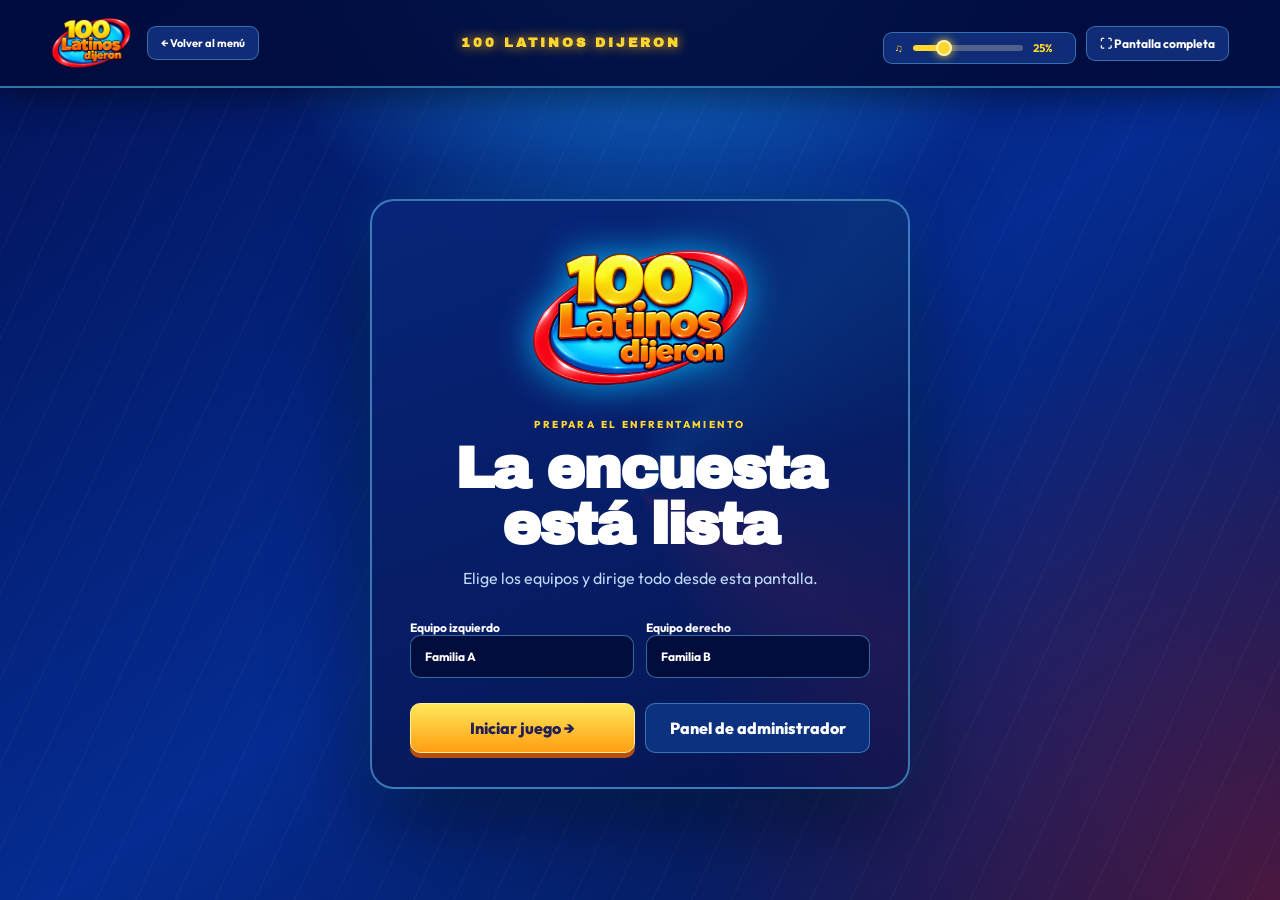
==== 100LatinosDijeron/index.html @ d15eeddc "version 1.3" ====
<!doctype html>
<html lang="es">
<head>
  <meta charset="UTF-8">
  <meta name="viewport" content="width=device-width,initial-scale=1">
  <meta name="theme-color" content="#073f91">
  <title>100 Latinos dijeron</title>
  <link rel="stylesheet" href="style.css"><link rel="stylesheet" href="admin.css">
  <script src="auth.js" defer></script><script src="app.js" defer></script>
</head>
<body>
  <header class="topbar">
    <div class="topbar-left"><img src="assets/logo-100-latinos.png" alt="100 Latinos dijeron"><a href="../">← Volver al menú</a></div>
    <strong>100 LATINOS DIJERON</strong>
    <div class="topbar-actions"><label class="volume-control">♫ <input id="volume" type="range" min="0" max="100" value="25" step="1" aria-label="Volumen de efectos"><output id="volume-value" for="volume">25%</output></label><button id="fullscreen" class="header-button" type="button">⛶ Pantalla completa</button></div>
  </header>

  <main>
    <section id="setup" class="setup-view">
      <div class="setup-card">
        <img src="assets/logo-100-latinos.png" alt="100 Latinos dijeron" class="setup-logo">
        <span class="eyebrow">PREPARA EL ENFRENTAMIENTO</span>
        <h1>La encuesta está lista</h1>
        <p>Elige los equipos y dirige todo desde esta pantalla.</p>
        <div class="team-inputs">
          <label>Equipo izquierdo<input id="team-a-name" maxlength="24" value="Familia A"></label>
          <label>Equipo derecho<input id="team-b-name" maxlength="24" value="Familia B"></label>
        </div>
        <div class="lobby-actions"><button id="start-game" class="primary" type="button">Iniciar juego →</button><button id="admin-login" class="secondary" type="button">Panel de administrador</button></div>
      </div>
    </section>

    <section id="admin-view" class="admin-view" hidden>
      <div class="admin-shell">
        <div class="admin-heading"><div><span class="eyebrow">ZONA EXCLUSIVA</span><h1>Panel de administrador</h1><p id="admin-email"></p></div><div class="admin-heading-actions"><button id="admin-back" class="secondary compact">← Volver al juego</button><button id="admin-logout" class="secondary compact">Cerrar sesión</button></div></div>
        <section class="presenter-panel"><div><span class="eyebrow">PREGUNTA DEL PRESENTADOR</span><h2 id="presenter-question">Seleccionando una pregunta…</h2><p id="presenter-answer-count"></p></div><div class="presenter-actions"><button id="random-question" class="secondary compact">↻ Elegir otra al azar</button><button id="admin-start-game" class="primary compact">Cargar en el tablero →</button></div></section>
        <section class="console" aria-label="Controles del presentador">
          <div class="console-title"><div><span class="eyebrow">CONSOLA DEL PRESENTADOR</span><h2>Control del tablero</h2></div><div><button id="change-question" class="secondary compact" type="button">Elegir pregunta</button><button id="sound-toggle" class="secondary compact" type="button" aria-pressed="true">♫ Sonido</button></div></div>
          <div id="answer-controls" class="answer-controls"></div>
          <div class="game-actions"><button id="wrong" class="wrong-button" type="button">✕ Respuesta incorrecta</button><button id="award-a" class="award-button" type="button">← Puntos al equipo izquierdo</button><button id="award-b" class="award-button" type="button">Puntos al equipo derecho →</button><button id="reveal-all" class="secondary" type="button">Revelar tablero</button><button id="next-round" class="primary compact" type="button">Siguiente ronda →</button><button id="reset-game" class="secondary" type="button">Reiniciar juego</button></div>
        </section>
        <section class="admin-stats"><article><strong id="question-total">0</strong><span>Encuestas</span></article><article><strong id="answer-total">0</strong><span>Respuestas</span></article><button id="new-question" class="primary compact">+ Nueva pregunta</button></section>
        <section class="bank-panel"><div><span class="eyebrow">CONTENIDO DEL PROGRAMA</span><h2>Banco de preguntas</h2></div><div id="bank-list" class="bank-list"></div></section>
      </div>
    </section>

    <section id="game" class="game-view" hidden>
      <button id="exit-board" class="exit-board" type="button">← Volver</button>
      <div class="stage">
        <aside class="team team-a"><span>EQUIPO</span><input id="team-a-display" aria-label="Nombre del equipo izquierdo"><strong id="score-a">0</strong></aside>

        <section class="center-stage">
          <div class="round-bar"><span id="round-label">RONDA 1</span></div>
          <div class="pot"><span>PUNTOS DE LA RONDA</span><strong id="round-score">0</strong></div>
          <div id="answer-board" class="answer-board" aria-label="Tablero de respuestas"></div>
          <div id="strikes" class="strikes" aria-label="Errores del equipo"></div>
        </section>

        <aside class="team team-b"><span>EQUIPO</span><input id="team-b-display" aria-label="Nombre del equipo derecho"><strong id="score-b">0</strong></aside>
      </div>

    </section>
  </main>

  <div id="strike-overlay" class="strike-overlay" hidden aria-live="assertive"><div class="giant-x">X</div></div>
  <div id="toast" class="toast" hidden role="status"></div>

  <dialog id="question-picker"><button class="close" data-close="question-picker" aria-label="Cerrar">×</button><span class="eyebrow">ELIGE LA ENCUESTA</span><h2>Preguntas disponibles</h2><div id="picker-list" class="picker-list"></div></dialog>

  <dialog id="login-dialog"><form id="login-form"><button class="close" type="button" data-close="login-dialog" aria-label="Cerrar">×</button><span class="eyebrow">ACCESO ADMINISTRATIVO</span><h2>Gestiona las encuestas</h2><p>Usa la misma cuenta autorizada de Bingo y Monserrat.</p><label>Correo<input id="login-email" type="email" required autocomplete="username"></label><label>Contraseña<input id="login-password" type="password" required autocomplete="current-password"></label><p id="login-error" class="form-error"></p><button class="primary" type="submit">Ingresar al panel →</button><button id="demo-admin" class="secondary" type="button" hidden>Probar modo demostración</button></form></dialog>

  <dialog id="editor-dialog"><form id="question-form"><button class="close" type="button" data-close="editor-dialog" aria-label="Cerrar">×</button><input id="edit-id" type="hidden"><span class="eyebrow">EDITOR DE ENCUESTAS</span><h2 id="editor-title">Nueva pregunta</h2><label>Pregunta<input id="edit-question" maxlength="180" required></label><div class="answer-editor-head"><strong>Respuestas del tablero</strong><span id="answer-editor-count">0 / 8</span></div><div id="answer-editor" class="answer-editor"></div><button id="add-answer" class="secondary add-answer" type="button">+ Agregar respuesta</button><label class="active-check"><input id="edit-active" type="checkbox" checked> Disponible para jugar</label><button class="primary" type="submit">Guardar pregunta</button><button id="delete-question" class="delete" type="button" hidden>Eliminar pregunta</button></form></dialog>
</body>
</html>
---- 100LatinosDijeron/style.css ----
@import url('https://fonts.googleapis.com/css2?family=Archivo+Black&family=Outfit:wght@400;500;600;700;800&display=swap');
:root{color-scheme:dark;--blue:#0755ca;--deep:#031d70;--electric:#05bdf6;--red:#ef2636;--yellow:#ffd52f;--orange:#ff8a0b;--cream:#fff9dc;--line:#91c8ff}*{box-sizing:border-box}[hidden]{display:none!important}body{margin:0;min-height:100vh;color:#fff;font-family:Outfit,sans-serif;background:radial-gradient(circle at 50% -15%,#168ee8 0,transparent 35%),radial-gradient(circle at 100% 100%,#ed253b4a,transparent 38%),linear-gradient(145deg,#031358,#052c92 52%,#071241);overflow-x:hidden}body:before{content:'';position:fixed;inset:0;z-index:-1;background:repeating-linear-gradient(115deg,#fff0 0 34px,#ffffff08 35px 36px);pointer-events:none}button,input,select{font:inherit}button{cursor:pointer}.topbar{height:88px;padding:0 4vw;display:flex;align-items:center;justify-content:space-between;gap:20px;border-bottom:2px solid #56cfff88;background:#020b3ce8;box-shadow:0 8px 35px #0007}.topbar-left{display:flex;align-items:center;gap:16px}.topbar-left img{width:80px;height:80px;object-fit:contain}.topbar-left a,.header-button,.round-bar button{padding:9px 13px;border:1px solid #61bdf277;border-radius:9px;background:#102c76;color:#fff;text-decoration:none;font-size:11px;font-weight:700}.topbar>strong{font:700 13px 'Archivo Black';letter-spacing:3px;color:var(--yellow);text-shadow:0 0 12px #ffad18}.header-button{font-size:12px}.setup-view{min-height:calc(100vh - 88px);display:grid;place-items:center;padding:38px 18px}.setup-card{width:min(540px,100%);padding:34px 38px;border:2px solid #68cbff88;border-radius:24px;text-align:center;background:linear-gradient(160deg,#082579ee,#061550f2);box-shadow:0 30px 90px #0008,0 0 45px #05a9f52b}.setup-logo{width:230px;height:165px;object-fit:contain;filter:drop-shadow(0 0 18px #04aef0)}.eyebrow{font-size:10px;font-weight:800;letter-spacing:2.4px;color:var(--yellow)}h1{margin:10px 0;font:700 clamp(36px,5vw,58px)/.95 'Archivo Black';letter-spacing:-2px}p{color:#bcd9f6}.team-inputs{display:grid;grid-template-columns:1fr 1fr;gap:12px;text-align:left}label{display:block;text-align:left;margin:16px 0 7px;font-size:12px;font-weight:700}input,select{width:100%;padding:13px 14px;border:1px solid #65bceb88;border-radius:10px;background:#020d3d;color:#fff}input:focus,select:focus,button:focus-visible{outline:3px solid var(--yellow);outline-offset:2px}.primary,.secondary,.delete{width:100%;margin-top:13px;padding:14px 17px;border-radius:10px;font-weight:800}.primary{border:1px solid #fff09a;background:linear-gradient(#ffe85a,#ff9e12);color:#242055;box-shadow:0 5px 0 #b94f0c}.secondary{border:1px solid #67bff47a;background:#0c317f;color:white}.compact{width:auto;margin:0}.delete{border:1px solid #ff8390;background:#701c31;color:#ffdce0}.game-view{padding:24px 2vw 45px}.stage{display:grid;grid-template-columns:minmax(135px,220px) minmax(520px,920px) minmax(135px,220px);gap:20px;align-items:center;justify-content:center;min-height:600px}.center-stage{position:relative}.round-bar{display:flex;justify-content:center;align-items:center;gap:10px;margin-bottom:12px}.round-bar>span{margin-right:auto;font-size:11px;font-weight:800;letter-spacing:2px;color:var(--yellow)}.question-box{min-height:70px;padding:17px 28px;display:grid;place-items:center;text-align:center;border:5px solid #d9e2e8;background:linear-gradient(#173ed3,#060a70 60%,#020538);box-shadow:inset 0 0 0 4px #4d555c,0 10px 25px #0008;font:700 clamp(20px,2.2vw,33px)/1.08 'Archivo Black';text-transform:uppercase}.pot{width:180px;margin:10px auto -13px;position:relative;z-index:2;padding:7px;border:4px solid #cbd0d4;background:#081b70;text-align:center;box-shadow:0 5px 18px #0009}.pot span{display:block;font-size:8px;letter-spacing:1.5px;color:#bfe7ff}.pot strong{font:700 38px 'Archivo Black';color:var(--yellow)}.answer-board{display:grid;grid-template-columns:1fr 1fr;gap:8px;padding:13px;border:8px solid #bfc7ca;background:#163a8d;box-shadow:inset 0 0 0 4px #4a515c,0 14px 38px #0008}.answer-slot{position:relative;height:82px;perspective:900px}.answer-card{position:absolute;inset:0;transform-style:preserve-3d;transition:transform .75s cubic-bezier(.2,.7,.2,1)}.answer-slot.revealed .answer-card{transform:rotateX(180deg)}.answer-face{position:absolute;inset:0;display:flex;align-items:center;backface-visibility:hidden;border:3px solid #7e9dd2;background:linear-gradient(#172bd6,#06086c 64%,#03043d);box-shadow:inset 0 0 14px #007dff;color:#fff}.answer-back{justify-content:center}.answer-back b{display:grid;place-items:center;width:62px;height:50px;border-radius:50%;background:radial-gradient(circle,#2558e9,#050c61 70%);font:700 38px 'Archivo Black';text-shadow:0 3px #000}.answer-front{transform:rotateX(180deg);padding:0 14px;gap:12px;background:linear-gradient(#1666ef,#061481 65%,#030947)}.answer-front b{flex:1;font:700 clamp(14px,1.5vw,22px) 'Archivo Black';text-transform:uppercase}.answer-front strong{font:700 clamp(25px,2.4vw,38px) 'Archivo Black';color:var(--yellow);text-shadow:0 3px #000}.team{border:7px solid #16191e;background:#0634a3;box-shadow:inset 0 0 0 3px #5f92db,0 14px 35px #0009;text-align:center}.team span{display:block;padding:7px;background:#061653;color:#9bdcff;font-size:9px;letter-spacing:2px}.team input{border:0;border-radius:0;text-align:center;background:transparent;font-weight:800;text-transform:uppercase}.team strong{display:block;padding:20px 5px;font:700 clamp(44px,6vw,82px) 'Archivo Black';background:radial-gradient(circle,#177be8,#07399f 65%,#061e76);text-shadow:0 4px #002066}.strikes{position:absolute;inset:50% auto auto 50%;transform:translate(-50%,-50%);z-index:6;display:flex;gap:6px;pointer-events:none}.strike-chip{font:700 clamp(70px,10vw,145px) 'Archivo Black';line-height:.8;color:#f1372e;-webkit-text-stroke:7px #67100e;text-shadow:0 0 8px #fff,0 0 30px #ff1d14;animation:slam .55s cubic-bezier(.2,1.5,.4,1)}.console{max-width:1260px;margin:24px auto 0;padding:20px;border:1px solid #60bdf26b;border-radius:18px;background:#03134bd9;box-shadow:0 18px 50px #0006}.console-title{display:flex;justify-content:space-between;align-items:center}.console-title h2{margin:4px 0 14px}.keyboard-help{font-size:10px;color:#8ec6ee}.answer-controls{display:grid;grid-template-columns:repeat(4,1fr);gap:8px}.answer-control{min-height:55px;padding:9px;border:1px solid #4c8fd5;border-radius:8px;background:#0b3188;color:white;text-align:left}.answer-control b{color:var(--yellow);margin-right:6px}.answer-control.revealed{opacity:.4}.game-actions{display:grid;grid-template-columns:repeat(3,1fr);gap:10px;margin-top:15px}.game-actions button{margin:0;width:auto}.wrong-button,.award-button{padding:13px;border-radius:9px;font-weight:800}.wrong-button{border:1px solid #ff8080;background:#a41427;color:white}.award-button{border:1px solid #f3d553;background:#5e4b07;color:#fff3a9}.strike-overlay{position:fixed;inset:0;z-index:50;display:grid;place-items:center;background:#01032bbb;animation:flash .75s ease both}.giant-x{font:700 min(55vw,560px)/1 'Archivo Black';color:#ed2e27;-webkit-text-stroke:18px #72100e;text-shadow:0 0 18px #fff,0 0 80px #ff1e15;animation:x-hit .75s cubic-bezier(.2,1.4,.3,1)}.toast{position:fixed;z-index:60;left:50%;bottom:22px;transform:translateX(-50%);padding:13px 20px;border-radius:10px;background:var(--yellow);color:#181242;font-weight:800;box-shadow:0 12px 35px #0008}dialog{width:min(650px,calc(100% - 28px));max-height:90vh;overflow:auto;border:2px solid #65c9ff;border-radius:18px;padding:28px;background:#061457;color:white;box-shadow:0 30px 100px #000c}dialog::backdrop{background:#010526d9;backdrop-filter:blur(7px)}dialog.wide{width:min(950px,calc(100% - 28px))}.close{position:absolute;right:13px;top:9px;border:0;background:transparent;color:white;font-size:28px}.dialog-head{display:flex;justify-content:space-between;align-items:center}.picker-list,.bank-list{display:grid;gap:9px;margin-top:18px}.picker-list button,.bank-item{padding:14px;border:1px solid #4d8fd4;border-radius:9px;background:#0a2d80;color:white;text-align:left}.bank-item{display:grid;grid-template-columns:1fr auto;gap:12px;align-items:center}.bank-item small{display:block;color:#9bc5eb;margin-top:5px}.bank-actions{display:flex;gap:7px}.bank-actions button{padding:8px 11px;border:1px solid #6abcf1;border-radius:7px;background:#153b91;color:white}.bank-actions .remove{border-color:#dc6472;background:#65172b}.answer-editor{display:grid;grid-template-columns:1fr 100px;gap:8px 12px}.answer-editor label{margin:5px 0}.answer-editor input{margin-top:5px}@keyframes slam{from{transform:scale(2.4);opacity:0}to{transform:scale(1);opacity:1}}@keyframes x-hit{0%{transform:scale(2.2) rotate(-12deg);opacity:0}55%{transform:scale(.85) rotate(4deg)}100%{transform:scale(1)}}@keyframes flash{0%,100%{background:#01032b88}35%{background:#fff8}}@media(max-width:900px){.stage{grid-template-columns:120px minmax(420px,1fr) 120px;gap:9px}.answer-slot{height:70px}.game-actions{grid-template-columns:1fr 1fr}.answer-controls{grid-template-columns:1fr 1fr}}@media(max-width:650px){.topbar{height:70px;padding:0 10px}.topbar-left img{width:58px;height:58px}.topbar>strong{display:none}.topbar-left a{font-size:0}.topbar-left a:after{content:'← Menú';font-size:10px}.header-button{font-size:0}.header-button:after{content:'⛶';font-size:16px}.setup-view{min-height:calc(100vh - 70px)}.setup-card{padding:25px 18px}.setup-logo{width:185px;height:130px}.team-inputs{grid-template-columns:1fr}.stage{grid-template-columns:1fr 1fr}.center-stage{grid-column:1/-1;grid-row:1}.team{grid-row:2}.question-box{font-size:18px}.answer-board{grid-template-columns:1fr}.answer-slot{height:62px}.console-title{align-items:flex-start;flex-direction:column}.keyboard-help{display:none}.answer-controls,.game-actions{grid-template-columns:1fr}.answer-editor{grid-template-columns:1fr 80px}}
---- 100LatinosDijeron/admin.css ----
.admin-view{padding:38px 4vw 70px}.admin-shell{width:min(1180px,100%);margin:auto}.admin-heading{display:flex;align-items:center;justify-content:space-between;gap:20px;margin-bottom:22px}.admin-heading h1{font-size:clamp(34px,5vw,58px);margin:7px 0}.admin-heading p{margin:0}.admin-heading-actions{display:flex;gap:9px}.admin-stats{display:grid;grid-template-columns:180px 180px 1fr;gap:14px;margin-bottom:18px}.admin-stats article,.bank-panel{border:1px solid #65c9ff66;border-radius:16px;background:linear-gradient(145deg,#092c82e8,#04154fe8);box-shadow:0 16px 50px #0005}.admin-stats article{padding:18px}.admin-stats strong{display:block;font:700 35px 'Archivo Black';color:var(--yellow)}.admin-stats span{font-size:10px;letter-spacing:1.5px;color:#a8d7f4}.admin-stats>.primary{align-self:stretch;justify-self:end;min-width:190px}.bank-panel{padding:24px}.form-error{min-height:18px;color:#ff9ca7;font-size:12px}
.center-stage:before,.center-stage:after{content:'';position:absolute;top:112px;bottom:0;width:12px;background:repeating-linear-gradient(#ffe354 0 8px,#f26915 8px 13px,#152063 13px 18px);box-shadow:0 0 15px #ffb51c;z-index:3}.center-stage:before{left:-10px}.center-stage:after{right:-10px}.answer-board{position:relative;border-radius:5px;background:linear-gradient(145deg,#315781,#101f4e);box-shadow:inset 0 0 0 4px #222938,0 18px 45px #000b,0 0 35px #06b8ff55}.answer-face{overflow:hidden}.answer-face:after{content:'';position:absolute;inset:0;background:linear-gradient(110deg,transparent 0 35%,#ffffff35 48%,transparent 60%);transform:translateX(-130%)}.answer-slot.revealed .answer-face:after{animation:shine .8s .25s ease}.team{position:relative;border-radius:4px}.team:after{content:'';position:absolute;inset:-12px;z-index:-1;border:2px solid #f1cc3a;background:repeating-radial-gradient(circle,#fff36b 0 2px,transparent 3px 15px);filter:drop-shadow(0 0 8px #ffb31b)}.console{border-width:2px;background:linear-gradient(145deg,#061e68f2,#020c36f2)}.answer-control{transition:transform .2s,background .2s,opacity .2s}.answer-control:hover:not(:disabled){transform:translateY(-3px);background:#1250c3}.setup-card{position:relative;overflow:hidden}.setup-card:before{content:'';position:absolute;inset:-70% -20%;background:conic-gradient(transparent,#0fc8ff18,transparent 22%,#ff253c18,transparent 45%);animation:studio-spin 18s linear infinite;pointer-events:none}.setup-card>*{position:relative}.setup-logo{animation:logo-float 3.5s ease-in-out infinite}
@keyframes shine{to{transform:translateX(130%)}}@keyframes studio-spin{to{transform:rotate(360deg)}}@keyframes logo-float{50%{transform:translateY(-6px);filter:drop-shadow(0 0 30px #04c8ff)}}
@media(max-width:700px){.admin-heading{align-items:flex-start;flex-direction:column}.admin-heading-actions{width:100%}.admin-heading-actions button{flex:1}.admin-stats{grid-template-columns:1fr 1fr}.admin-stats>.primary{grid-column:1/-1;width:100%}.bank-panel{padding:17px}.bank-item{grid-template-columns:1fr}.bank-actions button{flex:1}}
.active-check{display:flex;align-items:center;gap:9px}.active-check input{width:auto}.bank-item.inactive{opacity:.58}.bank-status{display:inline-block;margin-left:8px;padding:3px 7px;border-radius:999px;background:#123a80;color:#9fd8ff;font-size:9px;text-transform:uppercase}
.setup-logo{display:block;margin:0 auto 18px}.setup-card>.eyebrow{display:block;text-align:center}
.topbar-actions{display:flex;align-items:center;gap:10px}.volume-control{display:flex;align-items:center;gap:8px;padding:8px 11px;border:1px solid #61bdf277;border-radius:9px;background:#102c76;color:var(--yellow);font-size:11px;font-weight:700}.volume-control input[type="range"]{--volume:25%;appearance:none;-webkit-appearance:none;width:110px;height:6px;padding:0;border:0;border-radius:999px;background:linear-gradient(90deg,var(--yellow) 0 var(--volume),#50618c var(--volume) 100%);cursor:pointer}.volume-control input[type="range"]::-webkit-slider-thumb{-webkit-appearance:none;width:16px;height:16px;border:2px solid #fff5b0;border-radius:50%;background:var(--yellow);box-shadow:0 0 10px #ffd52f}.volume-control input[type="range"]::-moz-range-thumb{width:13px;height:13px;border:2px solid #fff5b0;border-radius:50%;background:var(--yellow)}.volume-control output{min-width:31px;font-variant-numeric:tabular-nums}.presenter-panel{display:grid;grid-template-columns:1fr auto;align-items:center;gap:24px;margin-bottom:18px;padding:24px;border:2px solid #ffd94188;border-radius:18px;background:radial-gradient(circle at 90% 0,#f630392e,transparent 35%),linear-gradient(145deg,#0b3d9c,#061557);box-shadow:0 18px 50px #0007}.presenter-panel h2{margin:7px 0;font:700 clamp(23px,3vw,38px)/1.08 'Archivo Black';text-transform:uppercase}.presenter-panel p{margin:0}.presenter-actions{display:flex;flex-direction:column;gap:10px;min-width:220px}.presenter-actions button{width:100%}
@media(max-width:700px){.topbar-actions{gap:6px}.volume-control{padding:7px}.volume-control input[type="range"]{width:68px}.volume-control output{display:none}.presenter-panel{grid-template-columns:1fr}.presenter-actions{min-width:0}.header-button{font-size:0}.header-button:after{content:'⛶';font-size:16px}}
.lobby-actions{display:grid;grid-template-columns:1fr 1fr;gap:10px;margin-top:18px}.lobby-actions button{margin:0}.admin-view .console{max-width:none;margin:0 0 18px}.admin-view .console-title>div:last-child{display:flex;gap:8px}.board-mode .topbar{display:none}.board-mode .game-view{padding:0 2vw}.board-mode .stage{min-height:100vh}.board-mode .round-bar{display:none}.board-mode .center-stage{align-self:center}.board-mode .answer-board{height:clamp(260px,calc(var(--answer-rows) * 12vh + 50px),620px);align-content:center}.board-mode .answer-slot{height:clamp(70px,10vh,105px)}
@media(max-width:650px){.lobby-actions{grid-template-columns:1fr}.board-mode .stage{min-height:100vh}.admin-view .console-title>div:last-child{width:100%}.admin-view .console-title>div:last-child button{flex:1}}
.exit-board{position:fixed;z-index:20;left:18px;top:18px;padding:10px 14px;border:1px solid #69cbff99;border-radius:10px;background:#061a65e8;color:white;font-size:11px;font-weight:800;box-shadow:0 8px 25px #0006;backdrop-filter:blur(8px)}.exit-board:hover,.exit-board:focus-visible{background:#1048a8;border-color:var(--yellow);color:var(--yellow)}
.answer-editor-head{display:flex;justify-content:space-between;align-items:center;margin:20px 0 9px}.answer-editor-head span{color:#9fd8ff;font-size:11px}.answer-editor{display:grid;grid-template-columns:1fr}.answer-editor-row{display:grid;grid-template-columns:minmax(0,1fr) 95px 38px;gap:9px;align-items:end;padding:9px;border:1px solid #397bc4;border-radius:10px;background:#061e67}.answer-editor-row label{margin:0}.remove-answer{height:43px;border:1px solid #d96373;border-radius:8px;background:#65172b;color:#fff;font-size:18px}.remove-answer:disabled{opacity:.3;cursor:not-allowed}.add-answer{margin:10px 0 18px}.add-answer:disabled{opacity:.45}
@media(max-width:520px){.answer-editor-row{grid-template-columns:minmax(0,1fr) 78px 36px}}

/* Tablero inspirado en el set televisivo: metal, paneles LED y volteo mecánico. */
.board-mode{background:radial-gradient(ellipse at 50% 48%,#0768dc 0,#063a9f 34%,#071764 72%,#03092e 100%)}.board-mode:before{background:repeating-linear-gradient(116deg,transparent 0 42px,#58bfff0b 43px 44px)}.board-mode .stage{width:min(1500px,96vw);margin:auto;grid-template-columns:minmax(170px,230px) minmax(650px,980px) minmax(170px,230px);gap:25px}.board-mode .center-stage{filter:drop-shadow(0 28px 28px #01051b99)}.board-mode .center-stage:before,.board-mode .center-stage:after{top:45px;bottom:-9px;width:16px;border:2px solid #6a3800;background:repeating-linear-gradient(#fff467 0 7px,#ff9b00 8px 14px,#e9341f 15px 21px,#172b86 22px 27px);box-shadow:0 0 16px #ffbf16}.board-mode .center-stage:before{left:-14px}.board-mode .center-stage:after{right:-14px}
.board-mode .pot{width:205px;margin:0 auto -16px;padding:9px 10px;border:5px solid #d7dce0;background:linear-gradient(#0d2c94,#061466);box-shadow:inset 0 0 0 3px #3e4652,0 7px 20px #000b;clip-path:polygon(4% 0,96% 0,100% 9%,100% 91%,96% 100%,4% 100%,0 91%,0 9%)}.board-mode .pot span{font-size:9px}.board-mode .pot strong{font-size:46px;text-shadow:0 3px #9b5900,0 0 12px #ffcb20}
.board-mode .answer-board{gap:10px;padding:22px;border:11px solid #c6cbd0;outline:5px solid #343b45;outline-offset:-16px;background:linear-gradient(145deg,#274d79,#122d56 55%,#0a1e42);box-shadow:inset 0 0 0 4px #77818b,inset 0 0 35px #0008,0 20px 45px #000c,0 0 36px #0bc9ff66}.board-mode .answer-slot{height:clamp(78px,10.5vh,112px);perspective:1300px}.board-mode .answer-card{transition:none;transform-origin:center center;will-change:transform}.board-mode .answer-slot.revealed .answer-card{animation:board-card-reveal 1.05s cubic-bezier(.2,.72,.2,1) both}.board-mode .answer-face{border:4px solid #75a9e9;box-shadow:inset 0 0 0 2px #0a247d,inset 0 0 18px #03a7ff,0 3px 8px #0009;background:linear-gradient(180deg,#114fea 0,#071993 48%,#03064f 100%)}.board-mode .answer-back:before{content:'';position:absolute;width:82px;height:62px;border-radius:50%;border:3px solid #03175e;background:radial-gradient(ellipse,#215de5 0,#0b258f 58%,#03063e 75%);box-shadow:inset 0 0 14px #009dff,0 2px 6px #000}.board-mode .answer-back b{position:relative;z-index:1;width:auto;height:auto;background:none;font-size:42px;text-shadow:0 3px #00103d,0 0 9px #9ee9ff}.board-mode .answer-front{padding:0 0 0 20px;gap:10px}.board-mode .answer-front b{overflow:hidden;text-overflow:ellipsis;white-space:nowrap;font-size:clamp(17px,1.45vw,25px);letter-spacing:.2px;text-shadow:0 2px #00124f}.board-mode .answer-front strong{align-self:stretch;min-width:84px;display:grid;place-items:center;padding:0 10px;border-left:4px solid #83afe9;background:linear-gradient(180deg,#08154c,#020515);color:#fff85d;font-size:clamp(29px,2.6vw,43px);text-shadow:0 3px #8c4800,0 0 10px #ffd21c}.board-mode .answer-slot.revealed{animation:slot-flash 1.1s ease}
.board-mode .team{border:8px solid #242a30;outline:3px solid #d0d4d6;background:#082b91;box-shadow:inset 0 0 0 3px #7c8995,0 20px 38px #000b}.board-mode .team:after{inset:-14px;border-color:#ffdc31;background:repeating-linear-gradient(135deg,#ffdc32 0 7px,#613500 8px 13px)}.board-mode .team span{padding:9px;background:#07124f}.board-mode .team input{padding:14px 5px;background:linear-gradient(#154ec9,#092684);font-size:16px}.board-mode .team strong{padding:28px 5px;font-size:clamp(58px,7vw,95px);background:radial-gradient(circle,#1673e3,#09359d 65%,#061b6a);text-shadow:0 5px #002064,0 0 12px #58caff}
/* No aplicar filtros al elemento preserve-3d: aplanan las dos caras. */
.board-mode .answer-card{transform-style:preserve-3d;filter:none;transition:transform .9s cubic-bezier(.4,0,.2,1)}
.board-mode .answer-slot.revealed .answer-card{animation:none;transform:rotateX(180deg)}
.board-mode .answer-face{backface-visibility:hidden;-webkit-backface-visibility:hidden}
.board-mode .answer-back{transform:rotateX(0deg) translateZ(1px)}
.board-mode .answer-front{transform:rotateX(180deg) translateZ(1px)}
.board-mode .answer-slot.revealed{animation:none}
@media(max-width:1050px){.board-mode .stage{grid-template-columns:135px minmax(500px,1fr) 135px;gap:14px}.board-mode .answer-board{padding:17px}.board-mode .answer-front strong{min-width:65px}.board-mode .team input{font-size:12px}}
@media(max-width:760px){.board-mode .stage{grid-template-columns:1fr 1fr;padding:60px 0 20px}.board-mode .center-stage{grid-column:1/-1;grid-row:1}.board-mode .team{grid-row:2}.board-mode .answer-board{padding:12px;border-width:7px;outline-width:3px;outline-offset:-10px}.board-mode .answer-slot{height:68px}.board-mode .answer-front b{font-size:13px}.board-mode .answer-front strong{min-width:52px;font-size:25px}}
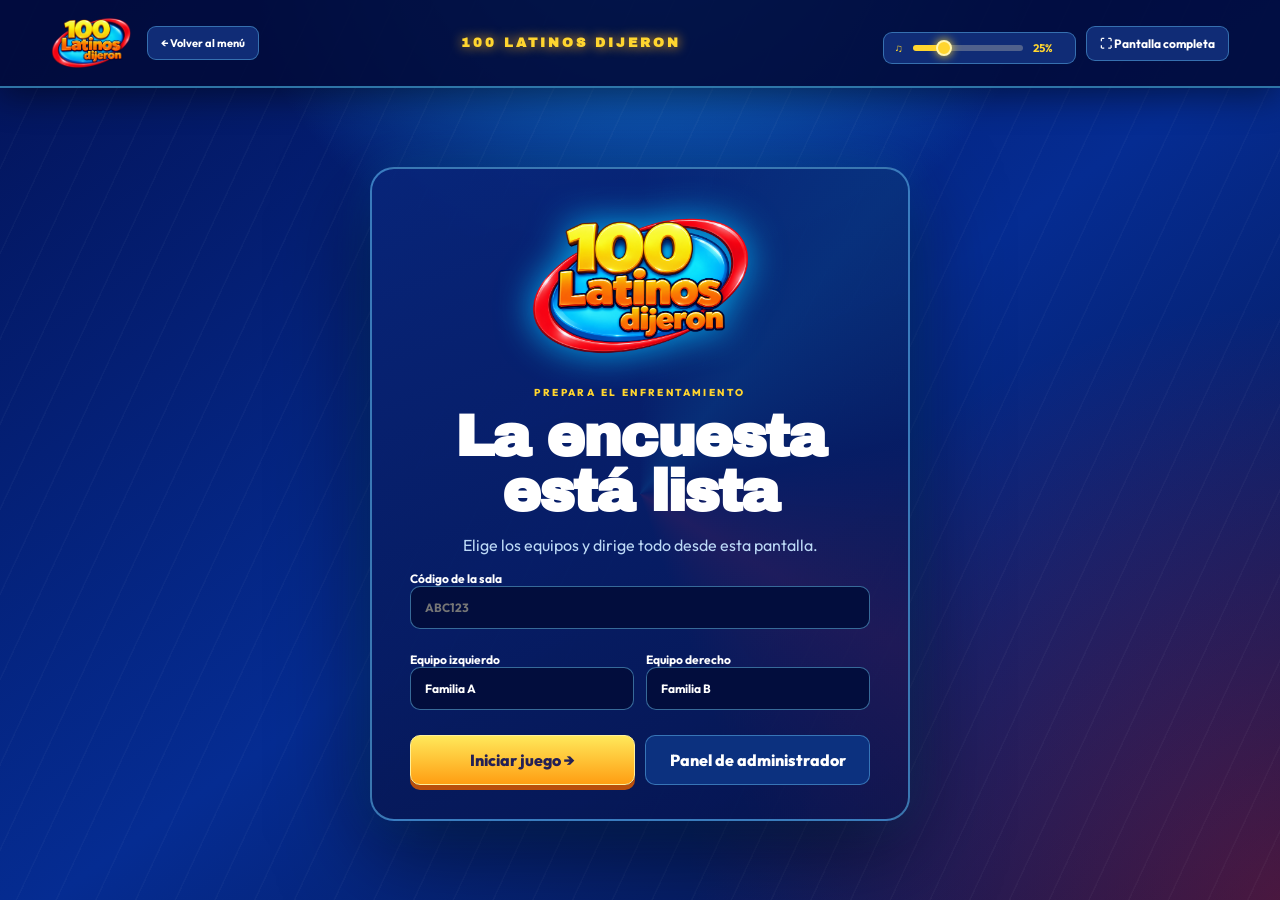
==== commit d25b8097: "version 1.4.2" ====
--- a/100LatinosDijeron/index.html
+++ b/100LatinosDijeron/index.html
@@ -5,8 +5,10 @@
   <meta name="viewport" content="width=device-width,initial-scale=1">
   <meta name="theme-color" content="#073f91">
   <title>100 Latinos dijeron</title>
+  <script>if(location.protocol!=='file:'){const b=document.createElement('base'),parts=location.pathname.split('/').filter(Boolean),leaf=parts.at(-1)??'',room=/^[a-z0-9]{6}$/i.test(leaf);b.href=room?location.pathname.replace(/[^/]+\/?$/,''):location.pathname.endsWith('/')?location.pathname:location.pathname.replace(/[^/]*$/,'');document.head.append(b);}</script>
   <link rel="stylesheet" href="style.css"><link rel="stylesheet" href="admin.css">
   <script src="auth.js" defer></script><script src="app.js" defer></script>
+  <link rel="icon" href="Bingo/assets/favicon.png">
 </head>
 <body>
   <header class="topbar">
@@ -22,6 +24,7 @@
         <span class="eyebrow">PREPARA EL ENFRENTAMIENTO</span>
         <h1>La encuesta está lista</h1>
         <p>Elige los equipos y dirige todo desde esta pantalla.</p>
+        <label>Código de la sala<input id="room-code" maxlength="6" minlength="6" autocomplete="off" autocapitalize="characters" placeholder="ABC123"></label>
         <div class="team-inputs">
           <label>Equipo izquierdo<input id="team-a-name" maxlength="24" value="Familia A"></label>
           <label>Equipo derecho<input id="team-b-name" maxlength="24" value="Familia B"></label>
@@ -32,7 +35,8 @@
 
     <section id="admin-view" class="admin-view" hidden>
       <div class="admin-shell">
-        <div class="admin-heading"><div><span class="eyebrow">ZONA EXCLUSIVA</span><h1>Panel de administrador</h1><p id="admin-email"></p></div><div class="admin-heading-actions"><button id="admin-back" class="secondary compact">← Volver al juego</button><button id="admin-logout" class="secondary compact">Cerrar sesión</button></div></div>
+        <div class="admin-heading"><div><span class="eyebrow">ZONA EXCLUSIVA</span><h1>Panel de administrador</h1><p id="admin-email"></p></div><div class="admin-heading-actions"><button id="admin-new-game" class="primary compact">▶ Iniciar juego</button><button id="admin-back" class="secondary compact">← Volver al juego</button><button id="admin-logout" class="secondary compact">Cerrar sesión</button></div></div>
+        <section class="room-manager"><div><span class="eyebrow">SESIÓN DEL PROGRAMA</span><h2>Salas</h2><p id="active-room-label">Crea o selecciona una sala para comenzar.</p></div><select id="host-rooms"><option value="">Selecciona una sala</option></select><button id="copy-room-link" class="secondary compact" disabled>Copiar enlace</button><button id="create-room" class="primary compact">+ Crear sala</button></section>
         <section class="presenter-panel"><div><span class="eyebrow">PREGUNTA DEL PRESENTADOR</span><h2 id="presenter-question">Seleccionando una pregunta…</h2><p id="presenter-answer-count"></p></div><div class="presenter-actions"><button id="random-question" class="secondary compact">↻ Elegir otra al azar</button><button id="admin-start-game" class="primary compact">Cargar en el tablero →</button></div></section>
         <section class="console" aria-label="Controles del presentador">
           <div class="console-title"><div><span class="eyebrow">CONSOLA DEL PRESENTADOR</span><h2>Control del tablero</h2></div><div><button id="change-question" class="secondary compact" type="button">Elegir pregunta</button><button id="sound-toggle" class="secondary compact" type="button" aria-pressed="true">♫ Sonido</button></div></div>
@@ -46,6 +50,7 @@
 
     <section id="game" class="game-view" hidden>
       <button id="exit-board" class="exit-board" type="button">← Volver</button>
+      <div id="board-room-code" class="board-room-code">SALA ------</div>
       <div class="stage">
         <aside class="team team-a"><span>EQUIPO</span><input id="team-a-display" aria-label="Nombre del equipo izquierdo"><strong id="score-a">0</strong></aside>
 
@@ -70,5 +75,6 @@
   <dialog id="login-dialog"><form id="login-form"><button class="close" type="button" data-close="login-dialog" aria-label="Cerrar">×</button><span class="eyebrow">ACCESO ADMINISTRATIVO</span><h2>Gestiona las encuestas</h2><p>Usa la misma cuenta autorizada de Bingo y Monserrat.</p><label>Correo<input id="login-email" type="email" required autocomplete="username"></label><label>Contraseña<input id="login-password" type="password" required autocomplete="current-password"></label><p id="login-error" class="form-error"></p><button class="primary" type="submit">Ingresar al panel →</button><button id="demo-admin" class="secondary" type="button" hidden>Probar modo demostración</button></form></dialog>
 
   <dialog id="editor-dialog"><form id="question-form"><button class="close" type="button" data-close="editor-dialog" aria-label="Cerrar">×</button><input id="edit-id" type="hidden"><span class="eyebrow">EDITOR DE ENCUESTAS</span><h2 id="editor-title">Nueva pregunta</h2><label>Pregunta<input id="edit-question" maxlength="180" required></label><div class="answer-editor-head"><strong>Respuestas del tablero</strong><span id="answer-editor-count">0 / 8</span></div><div id="answer-editor" class="answer-editor"></div><button id="add-answer" class="secondary add-answer" type="button">+ Agregar respuesta</button><label class="active-check"><input id="edit-active" type="checkbox" checked> Disponible para jugar</label><button class="primary" type="submit">Guardar pregunta</button><button id="delete-question" class="delete" type="button" hidden>Eliminar pregunta</button></form></dialog>
+  <dialog id="room-dialog"><form id="room-form"><button class="close" type="button" data-close="room-dialog" aria-label="Cerrar">×</button><span class="eyebrow">NUEVA SESIÓN</span><h2>Crear sala</h2><label>Nombre de la sala<input id="room-title" maxlength="60" required value="100 Latinos dijeron"></label><label>Equipo izquierdo<input id="room-team-a" maxlength="24" required value="Familia A"></label><label>Equipo derecho<input id="room-team-b" maxlength="24" required value="Familia B"></label><button class="primary" type="submit">Crear sala →</button></form></dialog>
 </body>
 </html>
--- a/100LatinosDijeron/admin.css
+++ b/100LatinosDijeron/admin.css
@@ -11,6 +11,9 @@
 .exit-board{position:fixed;z-index:20;left:18px;top:18px;padding:10px 14px;border:1px solid #69cbff99;border-radius:10px;background:#061a65e8;color:white;font-size:11px;font-weight:800;box-shadow:0 8px 25px #0006;backdrop-filter:blur(8px)}.exit-board:hover,.exit-board:focus-visible{background:#1048a8;border-color:var(--yellow);color:var(--yellow)}
 .answer-editor-head{display:flex;justify-content:space-between;align-items:center;margin:20px 0 9px}.answer-editor-head span{color:#9fd8ff;font-size:11px}.answer-editor{display:grid;grid-template-columns:1fr}.answer-editor-row{display:grid;grid-template-columns:minmax(0,1fr) 95px 38px;gap:9px;align-items:end;padding:9px;border:1px solid #397bc4;border-radius:10px;background:#061e67}.answer-editor-row label{margin:0}.remove-answer{height:43px;border:1px solid #d96373;border-radius:8px;background:#65172b;color:#fff;font-size:18px}.remove-answer:disabled{opacity:.3;cursor:not-allowed}.add-answer{margin:10px 0 18px}.add-answer:disabled{opacity:.45}
 @media(max-width:520px){.answer-editor-row{grid-template-columns:minmax(0,1fr) 78px 36px}}
+.admin-heading-actions{flex-wrap:wrap}
+.room-manager{display:grid;grid-template-columns:1fr minmax(240px,360px) auto;align-items:center;gap:14px;margin-bottom:18px;padding:20px 24px;border:1px solid #65c9ff66;border-radius:16px;background:linear-gradient(145deg,#092c82e8,#04154fe8);box-shadow:0 16px 50px #0005}.room-manager h2{margin:5px 0}.room-manager p{margin:0}.room-manager select,.room-manager button{margin:0}.board-room-code{position:fixed;z-index:19;right:18px;top:18px;padding:10px 14px;border:1px solid #69cbff99;border-radius:10px;background:#061a65e8;color:#ffe239;font-size:11px;font-weight:900;letter-spacing:2px;box-shadow:0 8px 25px #0006}.picker-list button:disabled{opacity:.42;cursor:not-allowed}@media(max-width:760px){.room-manager{grid-template-columns:1fr}.room-manager button{width:100%}}
+.room-manager{grid-template-columns:1fr minmax(220px,340px) auto auto}
 
 /* Tablero inspirado en el set televisivo: metal, paneles LED y volteo mecánico. */
 .board-mode{background:radial-gradient(ellipse at 50% 48%,#0768dc 0,#063a9f 34%,#071764 72%,#03092e 100%)}.board-mode:before{background:repeating-linear-gradient(116deg,transparent 0 42px,#58bfff0b 43px 44px)}.board-mode .stage{width:min(1500px,96vw);margin:auto;grid-template-columns:minmax(170px,230px) minmax(650px,980px) minmax(170px,230px);gap:25px}.board-mode .center-stage{filter:drop-shadow(0 28px 28px #01051b99)}.board-mode .center-stage:before,.board-mode .center-stage:after{top:45px;bottom:-9px;width:16px;border:2px solid #6a3800;background:repeating-linear-gradient(#fff467 0 7px,#ff9b00 8px 14px,#e9341f 15px 21px,#172b86 22px 27px);box-shadow:0 0 16px #ffbf16}.board-mode .center-stage:before{left:-14px}.board-mode .center-stage:after{right:-14px}
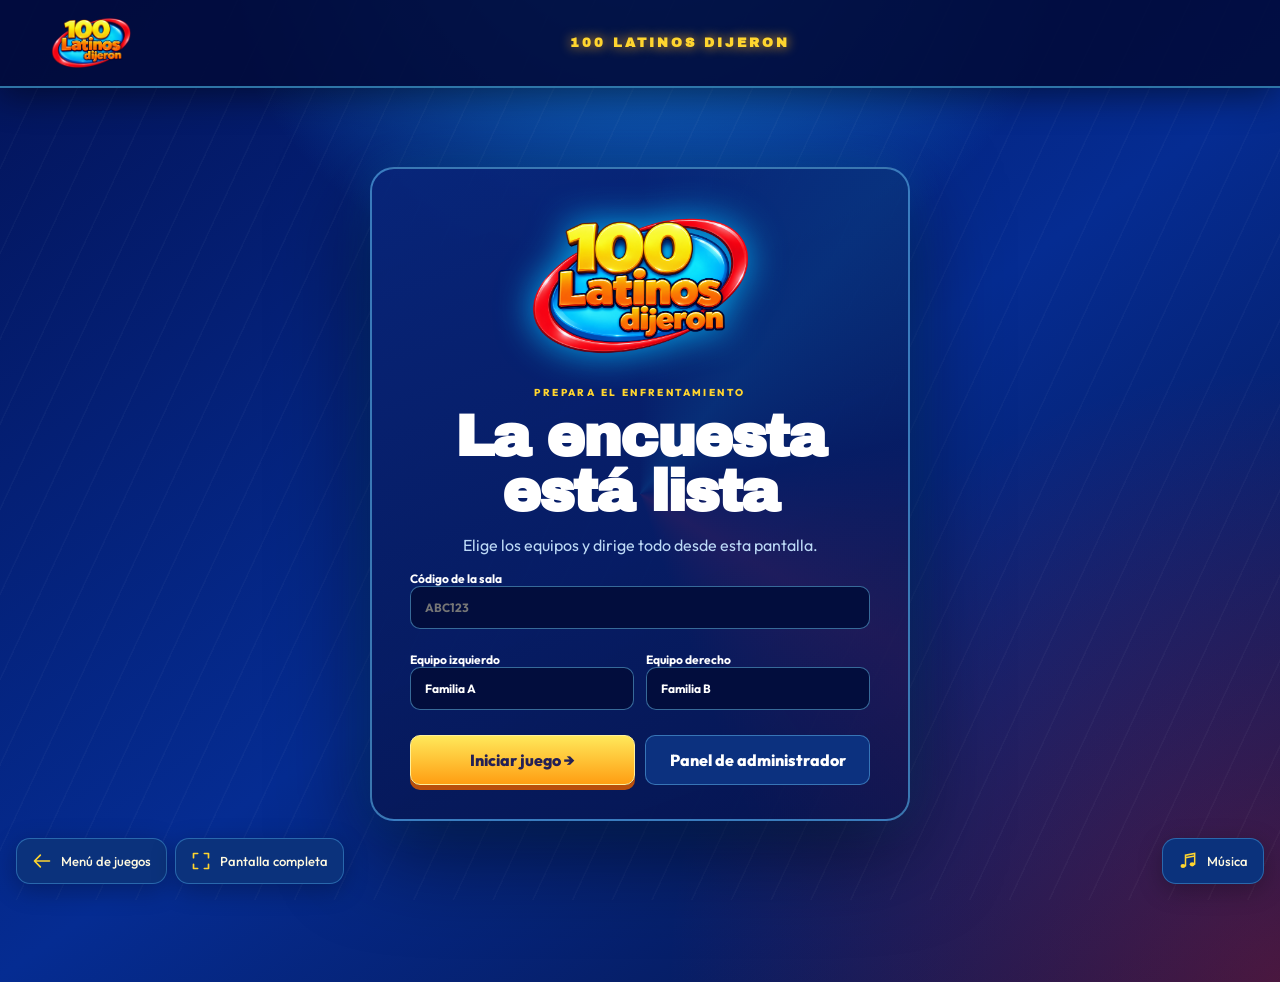
==== commit 7a0a84b5: "version 2.0" ====
--- a/100LatinosDijeron/index.html
+++ b/100LatinosDijeron/index.html
@@ -9,13 +9,14 @@
   <link rel="stylesheet" href="style.css"><link rel="stylesheet" href="admin.css">
   <script src="auth.js" defer></script><script src="app.js" defer></script>
   <link rel="icon" href="Bingo/assets/favicon.png">
-</head>
+<link rel="stylesheet" href="../game-player.css?v=themes-2"><script src="../game-player.js?v=themes-2" defer></script></head>
 <body>
   <header class="topbar">
     <div class="topbar-left"><img src="assets/logo-100-latinos.png" alt="100 Latinos dijeron"><a href="../">← Volver al menú</a></div>
     <strong>100 LATINOS DIJERON</strong>
     <div class="topbar-actions"><label class="volume-control">♫ <input id="volume" type="range" min="0" max="100" value="25" step="1" aria-label="Volumen de efectos"><output id="volume-value" for="volume">25%</output></label><button id="fullscreen" class="header-button" type="button">⛶ Pantalla completa</button></div>
   </header>
+  <audio id="lobby-music" src="100 Latinos Dijeron, Musica de Fondo (mp3cut.net).mp3" preload="auto" autoplay loop></audio>
 
   <main>
     <section id="setup" class="setup-view">
--- a/game-player.css
+++ b/game-player.css
@@ -0,0 +1,55 @@
+
+:root{--gp-bg:#16183d;--gp-surface:#222653;--gp-hover:#303769;--gp-accent:#80e4f4;--gp-ink:#0a2034;--gp-text:#f0f6ff;--gp-muted:#aebbd6;--gp-line:#667ca666}
+:root[data-player-theme=casino]{--gp-bg:#091c16;--gp-surface:#173a2c;--gp-hover:#24503b;--gp-accent:#edcc86;--gp-ink:#17291d;--gp-text:#fff5dc;--gp-muted:#b7c5b5;--gp-line:#d2b36a55}
+:root[data-player-theme=bingo]{--gp-bg:#141139;--gp-surface:#29225b;--gp-hover:#3c3377;--gp-accent:#80e8f5;--gp-ink:#152442;--gp-text:#f5f2ff;--gp-muted:#bcb6dd;--gp-line:#9a85e766}
+:root[data-player-theme=latinos]{--gp-bg:#031448;--gp-surface:#0b327c;--gp-hover:#16499d;--gp-accent:#ffd52f;--gp-ink:#17234b;--gp-text:#fff9df;--gp-muted:#aecfef;--gp-line:#56b8f466}
+:root[data-player-theme=millionaire]{--gp-bg:#0b0827;--gp-surface:#231c55;--gp-hover:#342b76;--gp-accent:#f5c75f;--gp-ink:#241a35;--gp-text:#fff6d7;--gp-muted:#b7add1;--gp-line:#c49b5655}
+:root[data-player-theme=pasapalabra]{--gp-bg:#071c3f;--gp-surface:#103b65;--gp-hover:#18537f;--gp-accent:#55d8ff;--gp-ink:#082345;--gp-text:#effbff;--gp-muted:#a5cadf;--gp-line:#47b7e566}
+body{padding-bottom:82px}
+.game-player-dock,.game-common-nav{position:fixed;bottom:max(16px,env(safe-area-inset-bottom));z-index:150;color:var(--gp-text);font:500 13px 'Outfit',sans-serif}
+.game-player-dock{right:max(16px,env(safe-area-inset-right))}
+.game-common-nav{left:max(16px,env(safe-area-inset-left));display:flex;gap:8px}
+.game-player-dock *,.game-common-nav *{box-sizing:border-box}
+.game-player-dock button,.game-common-nav button,.game-common-nav a{display:inline-flex;align-items:center;justify-content:center;gap:9px;min-width:44px;min-height:46px;padding:10px 15px;margin:0;border:1px solid var(--gp-line);border-radius:14px;background:var(--gp-surface);color:var(--gp-text);font:inherit;text-decoration:none;cursor:pointer;transition:background .18s,transform .18s;box-shadow:none;letter-spacing:normal}
+.game-player-dock button:hover:not(:disabled),.game-common-nav button:hover,.game-common-nav a:hover{background:var(--gp-hover);transform:translateY(-1px)}
+.game-player-dock button:active:not(:disabled),.game-common-nav button:active{transform:scale(.96)}
+.game-player-dock button:disabled{opacity:.4;cursor:default}
+.game-player-dock svg,.game-common-nav svg{display:block;flex:0 0 auto;width:20px;height:20px}
+.game-player-dock svg{overflow:visible}
+.game-player-dock [hidden]{display:none!important}
+.game-player-dock .gp-toggle,.game-common-nav a,.game-common-nav button{box-shadow:0 6px 24px #0004}
+.game-player-dock .gp-toggle svg,.game-common-nav svg{color:var(--gp-accent)}
+.gp-panel{position:absolute;bottom:60px;right:0;width:310px;max-width:calc(100vw - 28px);max-height:calc(100dvh - 100px);overflow:auto;padding:20px 22px;border:1px solid var(--gp-line);border-radius:24px;background:linear-gradient(150deg,var(--gp-surface),var(--gp-bg) 65%);box-shadow:0 22px 65px #0009;text-align:center}
+.gp-heading{display:flex;align-items:center;justify-content:space-between;color:var(--gp-muted);font-size:10px;letter-spacing:2px}
+.game-player-dock .gp-close{padding:10px;min-height:40px;min-width:40px;border:0;background:transparent;color:var(--gp-muted)}
+.gp-vinyl{position:relative;display:grid;place-items:center;width:145px;height:145px;margin:10px auto 24px;border:2px solid #44454d;border-radius:50%;background:repeating-radial-gradient(circle,#111216 0 2px,#292a30 3px,#111216 4px);box-shadow:0 14px 26px #0006;animation:gp-spin 10s linear infinite paused}
+.gp-vinyl.playing{animation-play-state:running}
+.gp-vinyl img{display:block;width:78px;height:78px;object-fit:contain;background:var(--gp-bg);border:3px solid var(--gp-accent);border-radius:50%}
+.gp-title{display:block;color:var(--gp-text);font-size:17px}
+.gp-caption,.gp-status{color:var(--gp-muted);font-size:11px;line-height:1.5;margin:6px 0 18px}
+.gp-status:empty{display:none}
+.gp-times{display:flex;justify-content:space-between;color:var(--gp-muted);font-size:10px;font-variant-numeric:tabular-nums;margin-top:4px}
+.gp-controls{display:flex;justify-content:center;align-items:center;gap:22px;margin:20px 0 24px}
+.game-player-dock .gp-controls button{display:flex;flex-direction:column;gap:4px;width:48px;height:54px;padding:5px;border:0;border-radius:12px;background:transparent;color:var(--gp-muted)}
+.gp-controls button span{font:500 10px 'Outfit',sans-serif;letter-spacing:.2px}
+.game-player-dock .gp-controls svg{width:24px;height:24px}
+.game-player-dock .gp-controls .gp-play{flex-direction:row;width:60px;height:60px;min-height:60px;border-radius:50%;background:var(--gp-accent);color:var(--gp-ink);box-shadow:0 6px 18px #0004}
+.game-player-dock .gp-controls .gp-play:hover{background:var(--gp-accent);filter:brightness(1.1)}
+.game-player-dock .gp-play svg{width:25px;height:25px}
+.gp-volume{display:flex;align-items:center;gap:12px;margin:0;padding:0;color:var(--gp-muted)}
+.gp-volume output{min-width:34px;color:var(--gp-text);font:500 11px 'Outfit',sans-serif}
+.game-player-dock input[type=range]{appearance:none;-webkit-appearance:none;display:block;width:100%;min-width:0;height:22px;margin:0;padding:0;border:0;border-radius:0;outline-offset:3px;background:transparent;cursor:pointer;box-shadow:none}
+.game-player-dock input[type=range]::-webkit-slider-runnable-track{height:4px;border:0;border-radius:8px;background:linear-gradient(to right,var(--gp-accent) var(--fill,0%),var(--gp-line) var(--fill,0%))}
+.game-player-dock input[type=range]::-webkit-slider-thumb{appearance:none;-webkit-appearance:none;width:12px;height:12px;margin-top:-4px;border:2px solid var(--gp-bg);border-radius:50%;background:var(--gp-accent);box-shadow:0 0 0 1px var(--gp-accent)}
+.game-player-dock input[type=range]::-moz-range-track{height:4px;border:0;border-radius:8px;background:var(--gp-line)}
+.game-player-dock input[type=range]::-moz-range-progress{height:4px;background:var(--gp-accent)}
+.game-player-dock input[type=range]::-moz-range-thumb{width:10px;height:10px;border:2px solid var(--gp-bg);border-radius:50%;background:var(--gp-accent)}
+.game-player-dock input:disabled{opacity:.5;cursor:default}
+.game-player-dock :focus-visible,.game-common-nav :focus-visible{outline:2px solid var(--gp-accent);outline-offset:4px}
+body.projecting>.game-player-dock{display:block!important}
+body.projecting>.game-common-nav{display:flex!important}
+.casino-music-dock[hidden],label[hidden],header a[hidden],.menu-return[hidden],#fullscreen[hidden]{display:none!important}
+.presentation{padding-bottom:82px}
+@keyframes gp-spin{to{transform:rotate(360deg)}}
+@media(prefers-reduced-motion:reduce){.gp-vinyl{animation:none}}
+@media(max-width:600px){.game-common-nav{left:12px;gap:6px}.game-player-dock{right:12px}.game-common-nav,.game-player-dock{bottom:max(12px,env(safe-area-inset-bottom))}.common-fullscreen span,.gp-toggle span{display:none}.game-common-nav a,.game-common-nav button{padding:10px;min-width:46px}}
